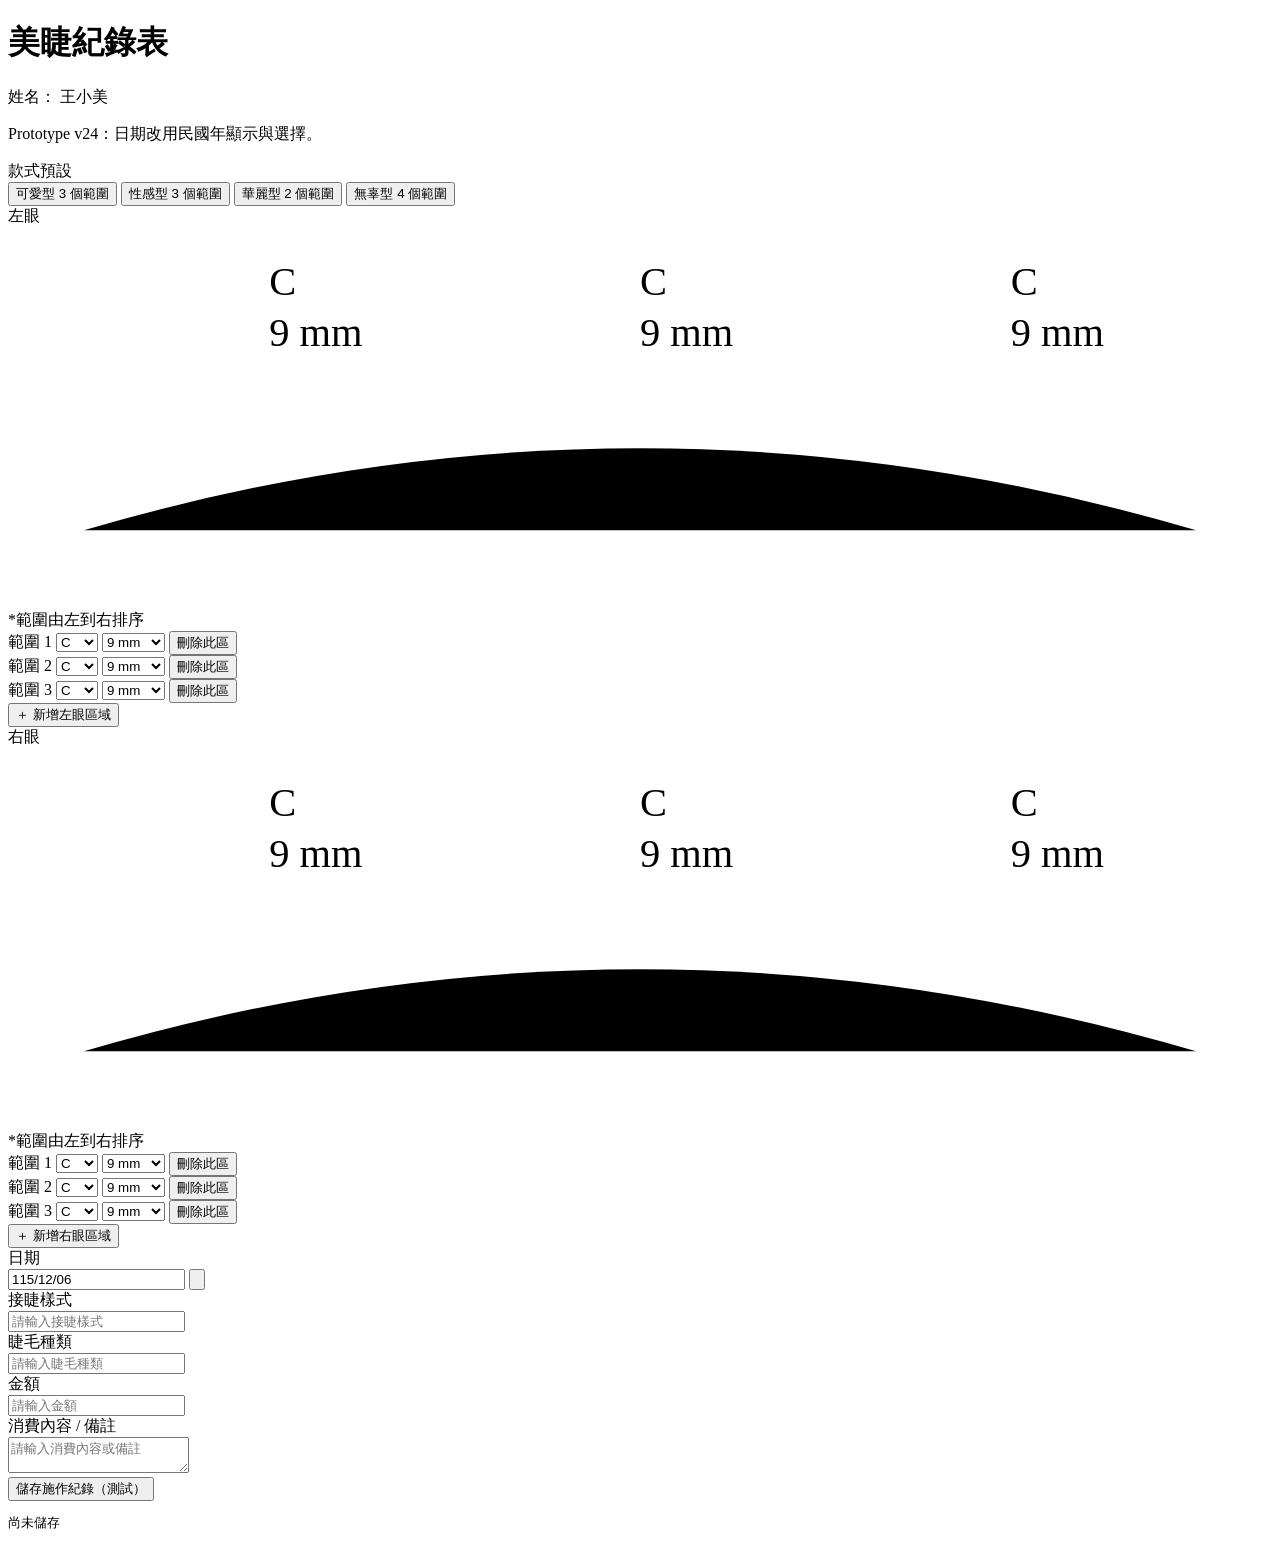
==== index.html @ 4b4e0914 "Add files via upload" ====
<!doctype html>
<html lang="zh-Hant">
<head>
  <meta charset="utf-8">
  <meta name="viewport" content="width=device-width,initial-scale=1">
  <title>美睫紀錄表</title>
  <link rel="stylesheet" href="style.css">
</head>
<body>
<div class="wrap">
  <div class="card">
    <div class="record-header">
      <h1 class="record-title">美睫紀錄表</h1>
      <div class="dashed-separator"></div>
      <div class="customer-row">
        <span class="customer-label">姓名：</span>
        <span id="customerName" class="customer-name">王小美</span>
      </div>
      <div class="dashed-separator"></div>
    </div>
    <p class="hint">Prototype v24：日期改用民國年顯示與選擇。</p>

    <div class="preset-title">款式預設</div>
    <div class="preset-grid">
      <button class="preset active" data-style="cute">
        <span class="preset-name">可愛型</span>
        <span class="preset-count">3 個範圍</span>
      </button>
      <button class="preset" data-style="sexy">
        <span class="preset-name">性感型</span>
        <span class="preset-count">3 個範圍</span>
      </button>
      <button class="preset" data-style="glamour">
        <span class="preset-name">華麗型</span>
        <span class="preset-count">2 個範圍</span>
      </button>
      <button class="preset" data-style="innocent">
        <span class="preset-name">無辜型</span>
        <span class="preset-count">4 個範圍</span>
      </button>
    </div>

    <div class="eyes-grid">
      <section class="eye-panel">
        <div class="eye-title">左眼</div>
        <div id="leftEyeSvg" class="eye-svg"></div>
        <div class="range-order-hint">*範圍由左到右排序</div>
        <div id="leftSegments" class="segments"></div>
        <button id="addLeft" class="add-eye">＋ 新增左眼區域</button>
      </section>

      <section class="eye-panel">
        <div class="eye-title">右眼</div>
        <div id="rightEyeSvg" class="eye-svg"></div>
        <div class="range-order-hint">*範圍由左到右排序</div>
        <div id="rightSegments" class="segments"></div>
        <button id="addRight" class="add-eye">＋ 新增右眼區域</button>
      </section>
    </div>

    <div class="record-table">
      <div class="form-row">
        <div class="form-label">日期</div>
        <div class="form-input">
          <div class="roc-date-wrap">
            <input type="text" id="rocDateDisplay" class="roc-date-input"
                   readonly aria-label="日期" placeholder="請選擇日期">
            <button type="button" id="rocDateButton" class="calendar-button" aria-label="選擇日期">
              <svg class="calendar-icon" viewBox="0 0 24 24" aria-hidden="true">
                <path d="M7 2v3M17 2v3M4.5 8.5h15M6 4.5h12a2 2 0 0 1 2 2v12a2 2 0 0 1-2 2H6a2 2 0 0 1-2-2v-12a2 2 0 0 1 2-2Z"
                      fill="none" stroke="currentColor" stroke-width="1.8" stroke-linecap="round" stroke-linejoin="round"/>
                <path d="M8 12h2M12 12h2M16 12h0M8 16h2M12 16h2M16 16h0"
                      fill="none" stroke="currentColor" stroke-width="1.8" stroke-linecap="round"/>
              </svg>
            </button>

            <div id="rocCalendar" class="roc-calendar" hidden>
              <div class="calendar-header">
                <button type="button" id="prevMonth" class="calendar-nav">‹</button>
                <div id="calendarTitle" class="calendar-title"></div>
                <button type="button" id="nextMonth" class="calendar-nav">›</button>
              </div>
              <div class="calendar-week">
                <span>日</span><span>一</span><span>二</span><span>三</span>
                <span>四</span><span>五</span><span>六</span>
              </div>
              <div id="calendarDays" class="calendar-days"></div>
              <button type="button" id="todayButton" class="today-button">今天</button>
            </div>
          </div>
        </div>
        <div class="form-label">接睫樣式</div>
        <div class="form-input"><input type="text" id="lashStyleText" placeholder="請輸入接睫樣式"></div>
      </div>

      <div class="form-row">
        <div class="form-label">睫毛種類</div>
        <div class="form-input"><input type="text" id="lashType" placeholder="請輸入睫毛種類"></div>
        <div class="form-label">金額</div>
        <div class="form-input"><input type="text" id="amount" inputmode="decimal" placeholder="請輸入金額"></div>
      </div>

      <div class="form-row full-row">
        <div class="form-label">消費內容 / 備註</div>
        <div class="form-input"><textarea id="note" placeholder="請輸入消費內容或備註"></textarea></div>
      </div>
    </div>

    <div class="actions">
      <button id="save" class="action primary">儲存施作紀錄（測試）</button>
    </div>

    <pre id="output">尚未儲存</pre>
  </div>
</div>
  <script src="script.js"></script>
</body>
</html>
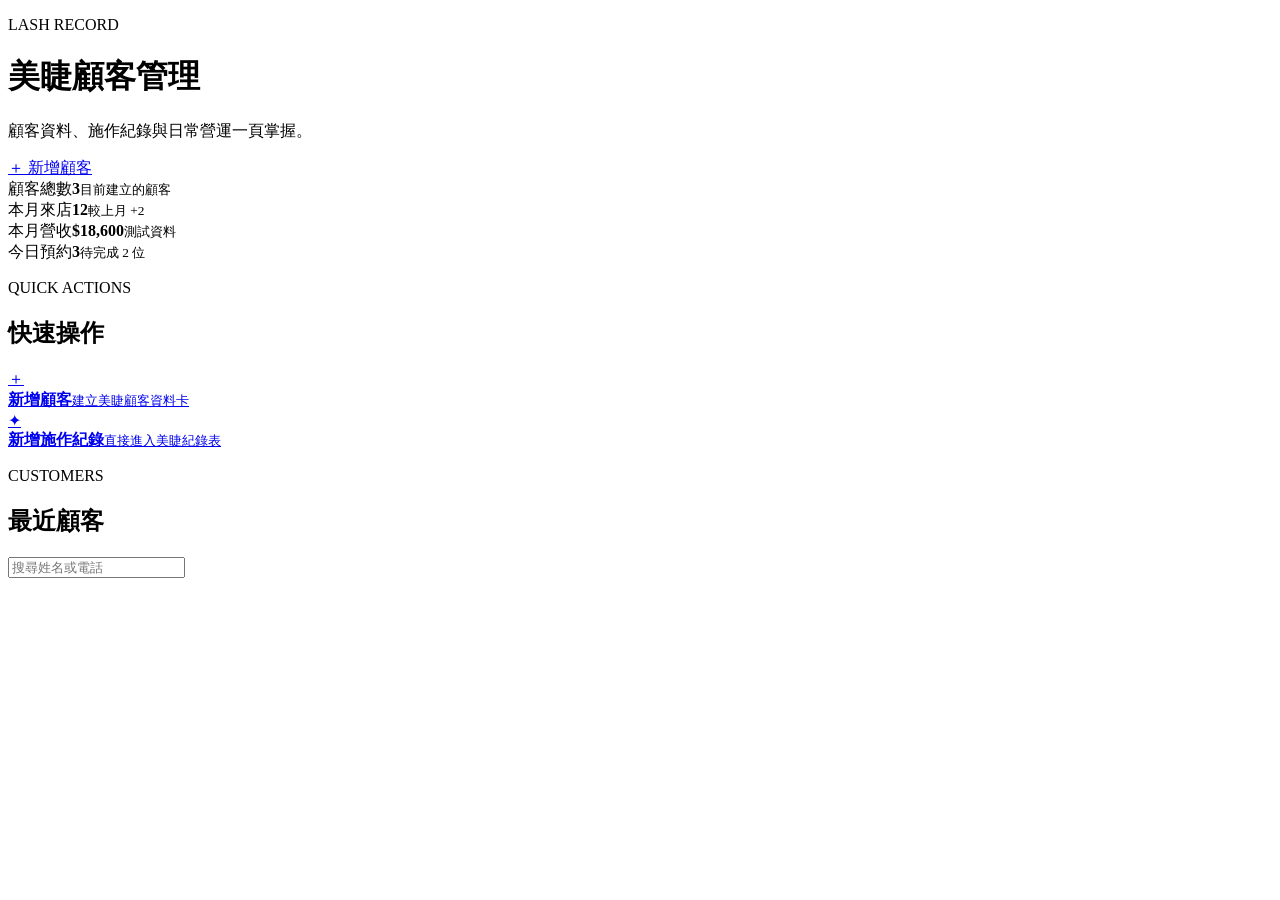
==== commit 80dff0c3: "Build dashboard entry page" ====
--- a/index.html
+++ b/index.html
@@ -3,116 +3,42 @@
 <head>
   <meta charset="utf-8">
   <meta name="viewport" content="width=device-width,initial-scale=1">
-  <title>美睫紀錄表</title>
-  <link rel="stylesheet" href="style.css">
+  <title>美睫顧客管理 Dashboard</title>
+  <link rel="stylesheet" href="dashboard.css">
 </head>
 <body>
-<div class="wrap">
-  <div class="card">
-    <div class="record-header">
-      <h1 class="record-title">美睫紀錄表</h1>
-      <div class="dashed-separator"></div>
-      <div class="customer-row">
-        <span class="customer-label">姓名：</span>
-        <span id="customerName" class="customer-name">王小美</span>
+  <main class="dashboard-shell">
+    <header class="topbar">
+      <div>
+        <p class="eyebrow">LASH RECORD</p>
+        <h1>美睫顧客管理</h1>
+        <p class="subtitle">顧客資料、施作紀錄與日常營運一頁掌握。</p>
       </div>
-      <div class="dashed-separator"></div>
-    </div>
-    <p class="hint">Prototype v24：日期改用民國年顯示與選擇。</p>
+      <a class="primary-btn" href="customer-form.html">＋ 新增顧客</a>
+    </header>
 
-    <div class="preset-title">款式預設</div>
-    <div class="preset-grid">
-      <button class="preset active" data-style="cute">
-        <span class="preset-name">可愛型</span>
-        <span class="preset-count">3 個範圍</span>
-      </button>
-      <button class="preset" data-style="sexy">
-        <span class="preset-name">性感型</span>
-        <span class="preset-count">3 個範圍</span>
-      </button>
-      <button class="preset" data-style="glamour">
-        <span class="preset-name">華麗型</span>
-        <span class="preset-count">2 個範圍</span>
-      </button>
-      <button class="preset" data-style="innocent">
-        <span class="preset-name">無辜型</span>
-        <span class="preset-count">4 個範圍</span>
-      </button>
-    </div>
+    <section class="stats-grid" aria-label="營運摘要">
+      <article class="stat-card"><span>顧客總數</span><strong id="customerCount">3</strong><small>目前建立的顧客</small></article>
+      <article class="stat-card"><span>本月來店</span><strong>12</strong><small>較上月 +2</small></article>
+      <article class="stat-card"><span>本月營收</span><strong>$18,600</strong><small>測試資料</small></article>
+      <article class="stat-card"><span>今日預約</span><strong>3</strong><small>待完成 2 位</small></article>
+    </section>
 
-    <div class="eyes-grid">
-      <section class="eye-panel">
-        <div class="eye-title">左眼</div>
-        <div id="leftEyeSvg" class="eye-svg"></div>
-        <div class="range-order-hint">*範圍由左到右排序</div>
-        <div id="leftSegments" class="segments"></div>
-        <button id="addLeft" class="add-eye">＋ 新增左眼區域</button>
-      </section>
+    <section class="content-grid">
+      <article class="panel quick-panel">
+        <div class="panel-title-row"><div><p class="section-kicker">QUICK ACTIONS</p><h2>快速操作</h2></div></div>
+        <div class="quick-actions">
+          <a href="customer-form.html" class="quick-card"><span class="quick-icon">＋</span><div><strong>新增顧客</strong><small>建立美睫顧客資料卡</small></div></a>
+          <a href="record-form.html?name=王小美" class="quick-card"><span class="quick-icon">✦</span><div><strong>新增施作紀錄</strong><small>直接進入美睫紀錄表</small></div></a>
+        </div>
+      </article>
 
-      <section class="eye-panel">
-        <div class="eye-title">右眼</div>
-        <div id="rightEyeSvg" class="eye-svg"></div>
-        <div class="range-order-hint">*範圍由左到右排序</div>
-        <div id="rightSegments" class="segments"></div>
-        <button id="addRight" class="add-eye">＋ 新增右眼區域</button>
-      </section>
-    </div>
-
-    <div class="record-table">
-      <div class="form-row">
-        <div class="form-label">日期</div>
-        <div class="form-input">
-          <div class="roc-date-wrap">
-            <input type="text" id="rocDateDisplay" class="roc-date-input"
-                   readonly aria-label="日期" placeholder="請選擇日期">
-            <button type="button" id="rocDateButton" class="calendar-button" aria-label="選擇日期">
-              <svg class="calendar-icon" viewBox="0 0 24 24" aria-hidden="true">
-                <path d="M7 2v3M17 2v3M4.5 8.5h15M6 4.5h12a2 2 0 0 1 2 2v12a2 2 0 0 1-2 2H6a2 2 0 0 1-2-2v-12a2 2 0 0 1 2-2Z"
-                      fill="none" stroke="currentColor" stroke-width="1.8" stroke-linecap="round" stroke-linejoin="round"/>
-                <path d="M8 12h2M12 12h2M16 12h0M8 16h2M12 16h2M16 16h0"
-                      fill="none" stroke="currentColor" stroke-width="1.8" stroke-linecap="round"/>
-              </svg>
-            </button>
-
-            <div id="rocCalendar" class="roc-calendar" hidden>
-              <div class="calendar-header">
-                <button type="button" id="prevMonth" class="calendar-nav">‹</button>
-                <div id="calendarTitle" class="calendar-title"></div>
-                <button type="button" id="nextMonth" class="calendar-nav">›</button>
-              </div>
-              <div class="calendar-week">
-                <span>日</span><span>一</span><span>二</span><span>三</span>
-                <span>四</span><span>五</span><span>六</span>
-              </div>
-              <div id="calendarDays" class="calendar-days"></div>
-              <button type="button" id="todayButton" class="today-button">今天</button>
-            </div>
-          </div>
-        </div>
-        <div class="form-label">接睫樣式</div>
-        <div class="form-input"><input type="text" id="lashStyleText" placeholder="請輸入接睫樣式"></div>
-      </div>
-
-      <div class="form-row">
-        <div class="form-label">睫毛種類</div>
-        <div class="form-input"><input type="text" id="lashType" placeholder="請輸入睫毛種類"></div>
-        <div class="form-label">金額</div>
-        <div class="form-input"><input type="text" id="amount" inputmode="decimal" placeholder="請輸入金額"></div>
-      </div>
-
-      <div class="form-row full-row">
-        <div class="form-label">消費內容 / 備註</div>
-        <div class="form-input"><textarea id="note" placeholder="請輸入消費內容或備註"></textarea></div>
-      </div>
-    </div>
-
-    <div class="actions">
-      <button id="save" class="action primary">儲存施作紀錄（測試）</button>
-    </div>
-
-    <pre id="output">尚未儲存</pre>
-  </div>
-</div>
-  <script src="script.js"></script>
+      <article class="panel">
+        <div class="panel-title-row"><div><p class="section-kicker">CUSTOMERS</p><h2>最近顧客</h2></div><input id="customerSearch" class="search" type="search" placeholder="搜尋姓名或電話"></div>
+        <div id="customerList" class="customer-list"></div>
+      </article>
+    </section>
+  </main>
+  <script src="dashboard.js"></script>
 </body>
 </html>
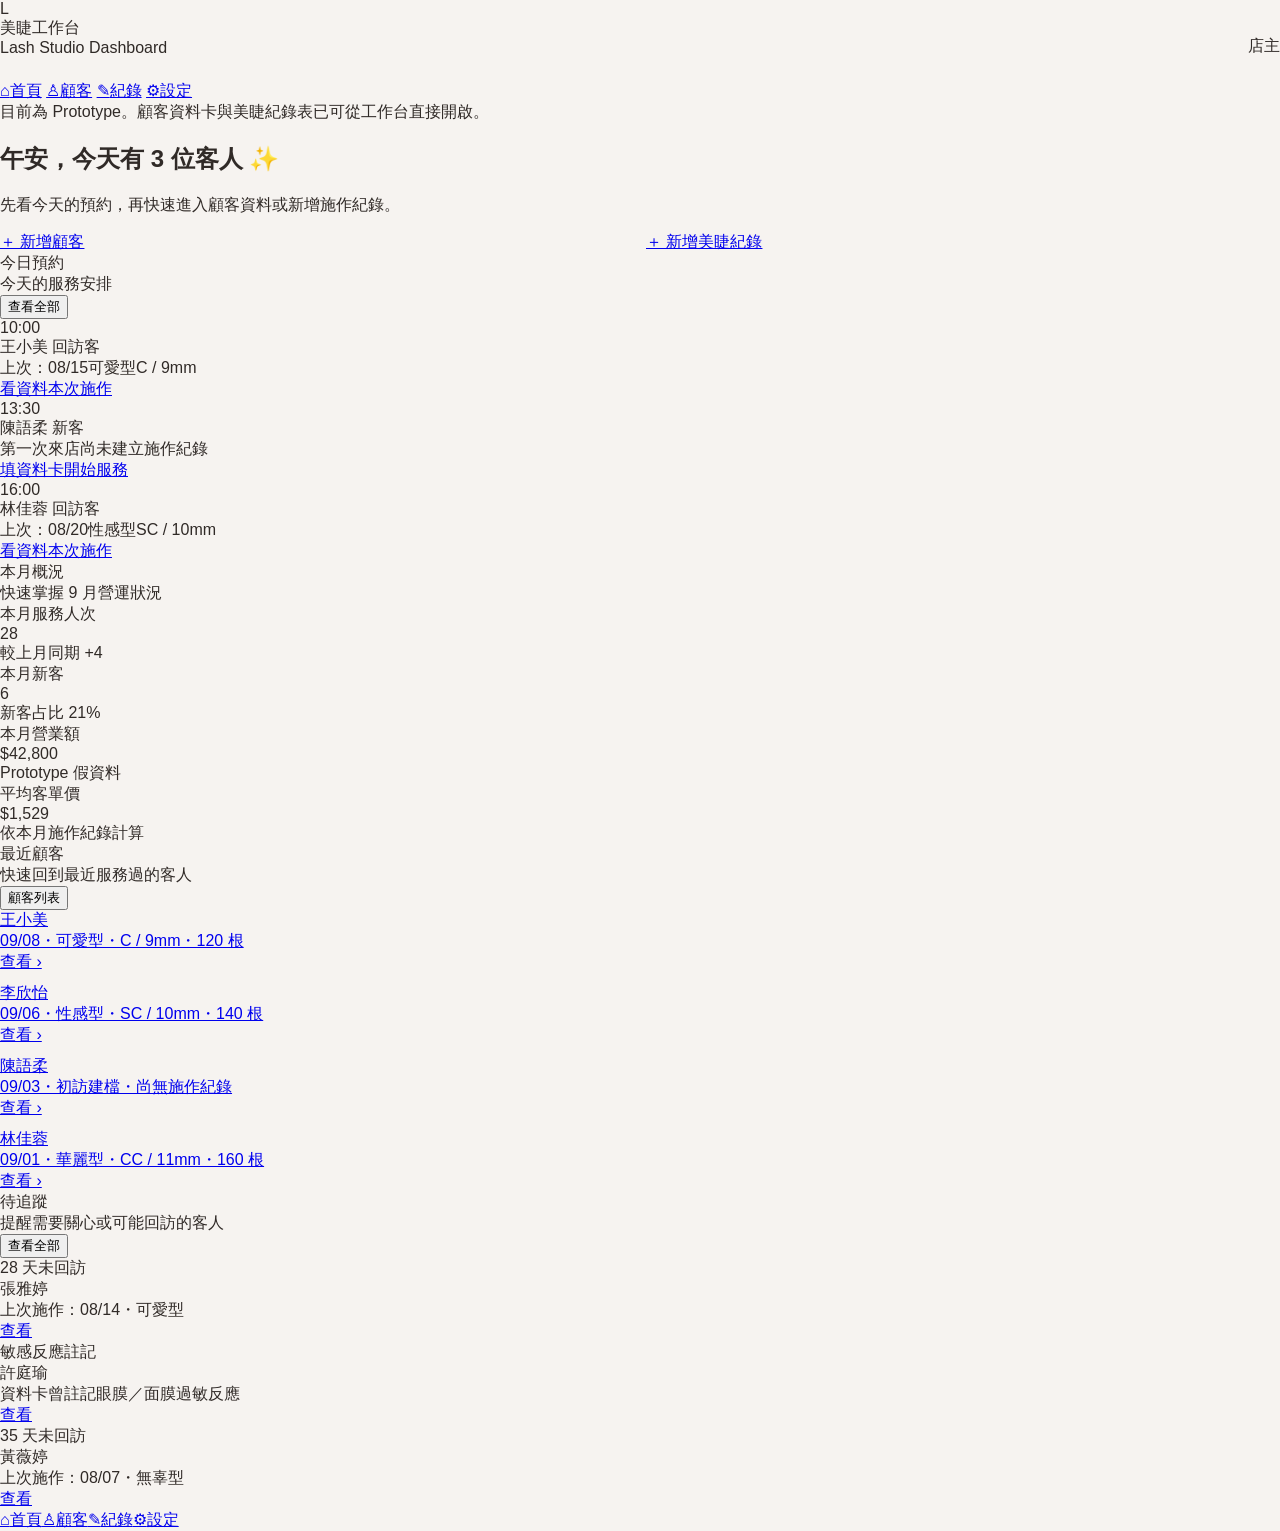
==== commit 7a9989c1: "Update dashboard to approved prototype layout" ====
--- a/index.html
+++ b/index.html
@@ -1,44 +1,98 @@
-<!doctype html>
+<!DOCTYPE html>
 <html lang="zh-Hant">
 <head>
-  <meta charset="utf-8">
-  <meta name="viewport" content="width=device-width,initial-scale=1">
-  <title>美睫顧客管理 Dashboard</title>
+  <meta charset="UTF-8">
+  <meta name="viewport" content="width=device-width, initial-scale=1.0">
+  <title>美睫工作台</title>
   <link rel="stylesheet" href="dashboard.css">
 </head>
 <body>
-  <main class="dashboard-shell">
-    <header class="topbar">
-      <div>
-        <p class="eyebrow">LASH RECORD</p>
-        <h1>美睫顧客管理</h1>
-        <p class="subtitle">顧客資料、施作紀錄與日常營運一頁掌握。</p>
-      </div>
-      <a class="primary-btn" href="customer-form.html">＋ 新增顧客</a>
-    </header>
+<div class="app">
+  <header class="topbar">
+    <div class="brand">
+      <div class="logo">L</div>
+      <div><div class="brand-title">美睫工作台</div><div class="brand-sub">Lash Studio Dashboard</div></div>
+    </div>
+    <div class="top-actions"><div id="todayDate" class="date-pill"></div><div class="avatar">店主</div></div>
+  </header>
 
-    <section class="stats-grid" aria-label="營運摘要">
-      <article class="stat-card"><span>顧客總數</span><strong id="customerCount">3</strong><small>目前建立的顧客</small></article>
-      <article class="stat-card"><span>本月來店</span><strong>12</strong><small>較上月 +2</small></article>
-      <article class="stat-card"><span>本月營收</span><strong>$18,600</strong><small>測試資料</small></article>
-      <article class="stat-card"><span>今日預約</span><strong>3</strong><small>待完成 2 位</small></article>
-    </section>
+  <div class="layout">
+    <aside class="sidebar">
+      <nav class="nav">
+        <a href="index.html" class="active"><span class="nav-icon">⌂</span>首頁</a>
+        <a href="#recentCustomers"><span class="nav-icon">♙</span>顧客</a>
+        <a href="record-form.html"><span class="nav-icon">✎</span>紀錄</a>
+        <a href="#"><span class="nav-icon">⚙</span>設定</a>
+      </nav>
+      <div class="sidebar-note">目前為 Prototype。顧客資料卡與美睫紀錄表已可從工作台直接開啟。</div>
+    </aside>
 
-    <section class="content-grid">
-      <article class="panel quick-panel">
-        <div class="panel-title-row"><div><p class="section-kicker">QUICK ACTIONS</p><h2>快速操作</h2></div></div>
+    <main class="main">
+      <section class="hero">
+        <div><h1>午安，今天有 3 位客人 ✨</h1><p>先看今天的預約，再快速進入顧客資料或新增施作紀錄。</p></div>
         <div class="quick-actions">
-          <a href="customer-form.html" class="quick-card"><span class="quick-icon">＋</span><div><strong>新增顧客</strong><small>建立美睫顧客資料卡</small></div></a>
-          <a href="record-form.html?name=王小美" class="quick-card"><span class="quick-icon">✦</span><div><strong>新增施作紀錄</strong><small>直接進入美睫紀錄表</small></div></a>
+          <a class="btn btn-primary" href="customer-form.html">＋ 新增顧客</a>
+          <a class="btn btn-secondary" href="record-form.html">＋ 新增美睫紀錄</a>
         </div>
-      </article>
+      </section>
 
-      <article class="panel">
-        <div class="panel-title-row"><div><p class="section-kicker">CUSTOMERS</p><h2>最近顧客</h2></div><input id="customerSearch" class="search" type="search" placeholder="搜尋姓名或電話"></div>
-        <div id="customerList" class="customer-list"></div>
-      </article>
-    </section>
-  </main>
-  <script src="dashboard.js"></script>
+      <section class="grid-top">
+        <div class="card">
+          <div class="card-head"><div><div class="card-title">今日預約</div><div class="card-sub">今天的服務安排</div></div><button class="link-btn" type="button">查看全部</button></div>
+          <div class="schedule">
+            <div class="appointment">
+              <div class="time">10:00</div><div><div class="customer-name">王小美 <span class="tag">回訪客</span></div><div class="customer-meta"><span>上次：08/15</span><span>可愛型</span><span>C / 9mm</span></div></div>
+              <div class="action-mini"><a class="btn btn-secondary btn-small" href="customer-form.html?name=王小美">看資料</a><a class="btn btn-primary btn-small" href="record-form.html?name=王小美">本次施作</a></div>
+            </div>
+            <div class="appointment">
+              <div class="time">13:30</div><div><div class="customer-name">陳語柔 <span class="tag new">新客</span></div><div class="customer-meta"><span>第一次來店</span><span>尚未建立施作紀錄</span></div></div>
+              <div class="action-mini"><a class="btn btn-secondary btn-small" href="customer-form.html?name=陳語柔">填資料卡</a><a class="btn btn-primary btn-small" href="record-form.html?name=陳語柔">開始服務</a></div>
+            </div>
+            <div class="appointment">
+              <div class="time">16:00</div><div><div class="customer-name">林佳蓉 <span class="tag">回訪客</span></div><div class="customer-meta"><span>上次：08/20</span><span>性感型</span><span>SC / 10mm</span></div></div>
+              <div class="action-mini"><a class="btn btn-secondary btn-small" href="customer-form.html?name=林佳蓉">看資料</a><a class="btn btn-primary btn-small" href="record-form.html?name=林佳蓉">本次施作</a></div>
+            </div>
+          </div>
+        </div>
+
+        <div class="card">
+          <div class="card-head"><div><div class="card-title">本月概況</div><div class="card-sub">快速掌握 9 月營運狀況</div></div></div>
+          <div class="stats">
+            <div class="stat"><div class="stat-label">本月服務人次</div><div class="stat-value">28</div><div class="stat-foot">較上月同期 +4</div></div>
+            <div class="stat"><div class="stat-label">本月新客</div><div class="stat-value">6</div><div class="stat-foot">新客占比 21%</div></div>
+            <div class="stat"><div class="stat-label">本月營業額</div><div class="stat-value">$42,800</div><div class="stat-foot">Prototype 假資料</div></div>
+            <div class="stat"><div class="stat-label">平均客單價</div><div class="stat-value">$1,529</div><div class="stat-foot">依本月施作紀錄計算</div></div>
+          </div>
+        </div>
+      </section>
+
+      <section class="grid-bottom">
+        <div id="recentCustomers" class="card">
+          <div class="card-head"><div><div class="card-title">最近顧客</div><div class="card-sub">快速回到最近服務過的客人</div></div><button class="link-btn" type="button">顧客列表</button></div>
+          <div class="customer-list">
+            <a class="list-row" href="customer-form.html?name=王小美"><div class="row-main"><div class="row-title">王小美</div><div class="row-sub">09/08・可愛型・C / 9mm・120 根</div></div><div class="row-side">查看 ›</div></a>
+            <a class="list-row" href="customer-form.html?name=李欣怡"><div class="row-main"><div class="row-title">李欣怡</div><div class="row-sub">09/06・性感型・SC / 10mm・140 根</div></div><div class="row-side">查看 ›</div></a>
+            <a class="list-row" href="customer-form.html?name=陳語柔"><div class="row-main"><div class="row-title">陳語柔</div><div class="row-sub">09/03・初訪建檔・尚無施作紀錄</div></div><div class="row-side">查看 ›</div></a>
+            <a class="list-row" href="customer-form.html?name=林佳蓉"><div class="row-main"><div class="row-title">林佳蓉</div><div class="row-sub">09/01・華麗型・CC / 11mm・160 根</div></div><div class="row-side">查看 ›</div></a>
+          </div>
+        </div>
+
+        <div class="card">
+          <div class="card-head"><div><div class="card-title">待追蹤</div><div class="card-sub">提醒需要關心或可能回訪的客人</div></div><button class="link-btn" type="button">查看全部</button></div>
+          <div class="follow-list">
+            <div class="list-row"><div class="row-main"><div class="follow-alert">28 天未回訪</div><div class="row-title">張雅婷</div><div class="row-sub">上次施作：08/14・可愛型</div></div><a class="btn btn-secondary btn-small" href="customer-form.html?name=張雅婷">查看</a></div>
+            <div class="list-row"><div class="row-main"><div class="follow-alert">敏感反應註記</div><div class="row-title">許庭瑜</div><div class="row-sub">資料卡曾註記眼膜／面膜過敏反應</div></div><a class="btn btn-secondary btn-small" href="customer-form.html?name=許庭瑜">查看</a></div>
+            <div class="list-row"><div class="row-main"><div class="follow-alert">35 天未回訪</div><div class="row-title">黃薇婷</div><div class="row-sub">上次施作：08/07・無辜型</div></div><a class="btn btn-secondary btn-small" href="customer-form.html?name=黃薇婷">查看</a></div>
+          </div>
+        </div>
+      </section>
+    </main>
+  </div>
+
+  <nav class="mobile-nav">
+    <a href="index.html" class="active"><span>⌂</span><span>首頁</span></a><a href="#recentCustomers"><span>♙</span><span>顧客</span></a><a href="record-form.html"><span>✎</span><span>紀錄</span></a><a href="#"><span>⚙</span><span>設定</span></a>
+  </nav>
+</div>
+<script src="dashboard.js"></script>
 </body>
-</html>
+</html>
--- a/dashboard.css
+++ b/dashboard.css
@@ -0,0 +1 @@
+*{box-sizing:border-box}body{margin:0;background:#f6f3f0;color:#302a27;font-family:-apple-system,BlinkMacSystemFont,"Segoe UI","Noto Sans TC",sans-serif}.dashboard-shell{max-width:1180px;margin:0 auto;padding:34px 20px 48px}.topbar{display:flex;align-items:flex-end;justify-content:space-between;gap:20px;margin-bottom:24px}.eyebrow,.section-kicker{margin:0 0 5px;color:#a18f86;font-size:11px;font-weight:800;letter-spacing:.16em}.topbar h1{margin:0;font-size:32px}.subtitle{margin:7px 0 0;color:#786f69}.primary-btn{display:inline-flex;align-items:center;justify-content:center;min-height:44px;padding:0 18px;border-radius:12px;background:#302a27;color:#fff;text-decoration:none;font-weight:700;white-space:nowrap}.stats-grid{display:grid;grid-template-columns:repeat(4,minmax(0,1fr));gap:14px;margin-bottom:18px}.stat-card,.panel{background:#fff;border:1px solid #e4ddd8;border-radius:18px;box-shadow:0 8px 28px rgba(0,0,0,.04)}.stat-card{padding:18px}.stat-card span{display:block;color:#7f746e;font-size:13px}.stat-card strong{display:block;margin:5px 0 2px;font-size:27px}.stat-card small{color:#a0928a}.content-grid{display:grid;gap:18px}.panel{padding:20px}.panel-title-row{display:flex;align-items:center;justify-content:space-between;gap:12px;margin-bottom:15px}.panel h2{margin:0;font-size:20px}.quick-actions{display:grid;grid-template-columns:repeat(2,minmax(0,1fr));gap:12px}.quick-card{display:flex;align-items:center;gap:13px;padding:16px;border:1px solid #e4ddd8;border-radius:14px;color:#302a27;text-decoration:none;background:#fdfbf9}.quick-card:hover{background:#f5efeb}.quick-icon{display:grid;place-items:center;width:40px;height:40px;border-radius:50%;background:#302a27;color:#fff;font-size:20px}.quick-card strong,.quick-card small{display:block}.quick-card small{margin-top:3px;color:#8d817a}.search{width:240px;max-width:100%;padding:10px 12px;border:1px solid #d8cfca;border-radius:10px;font:inherit;color:#302a27;background:#fff}.customer-list{display:grid;gap:10px}.customer-item{display:grid;grid-template-columns:1fr auto;gap:14px;align-items:center;padding:14px;border:1px solid #e8e0db;border-radius:13px}.customer-main strong{display:block;font-size:16px}.customer-main span{display:block;margin-top:4px;color:#80756f;font-size:13px}.customer-actions{display:flex;gap:8px}.ghost-btn,.record-btn{display:inline-flex;align-items:center;justify-content:center;min-height:38px;padding:0 12px;border-radius:9px;text-decoration:none;font-size:13px;font-weight:700}.ghost-btn{border:1px solid #d8cfca;color:#302a27;background:#fff}.record-btn{background:#302a27;color:#fff}.empty{padding:28px;text-align:center;color:#8c817b}@media(max-width:800px){.stats-grid{grid-template-columns:repeat(2,minmax(0,1fr))}.topbar{align-items:stretch;flex-direction:column}.primary-btn{align-self:flex-start}.quick-actions{grid-template-columns:1fr}.panel-title-row{align-items:stretch;flex-direction:column}.search{width:100%}}@media(max-width:560px){.dashboard-shell{padding:22px 12px 32px}.topbar h1{font-size:27px}.stats-grid{gap:9px}.stat-card{padding:14px}.stat-card strong{font-size:23px}.panel{padding:15px}.customer-item{grid-template-columns:1fr}.customer-actions{display:grid;grid-template-columns:1fr 1fr}.ghost-btn,.record-btn{width:100%}}
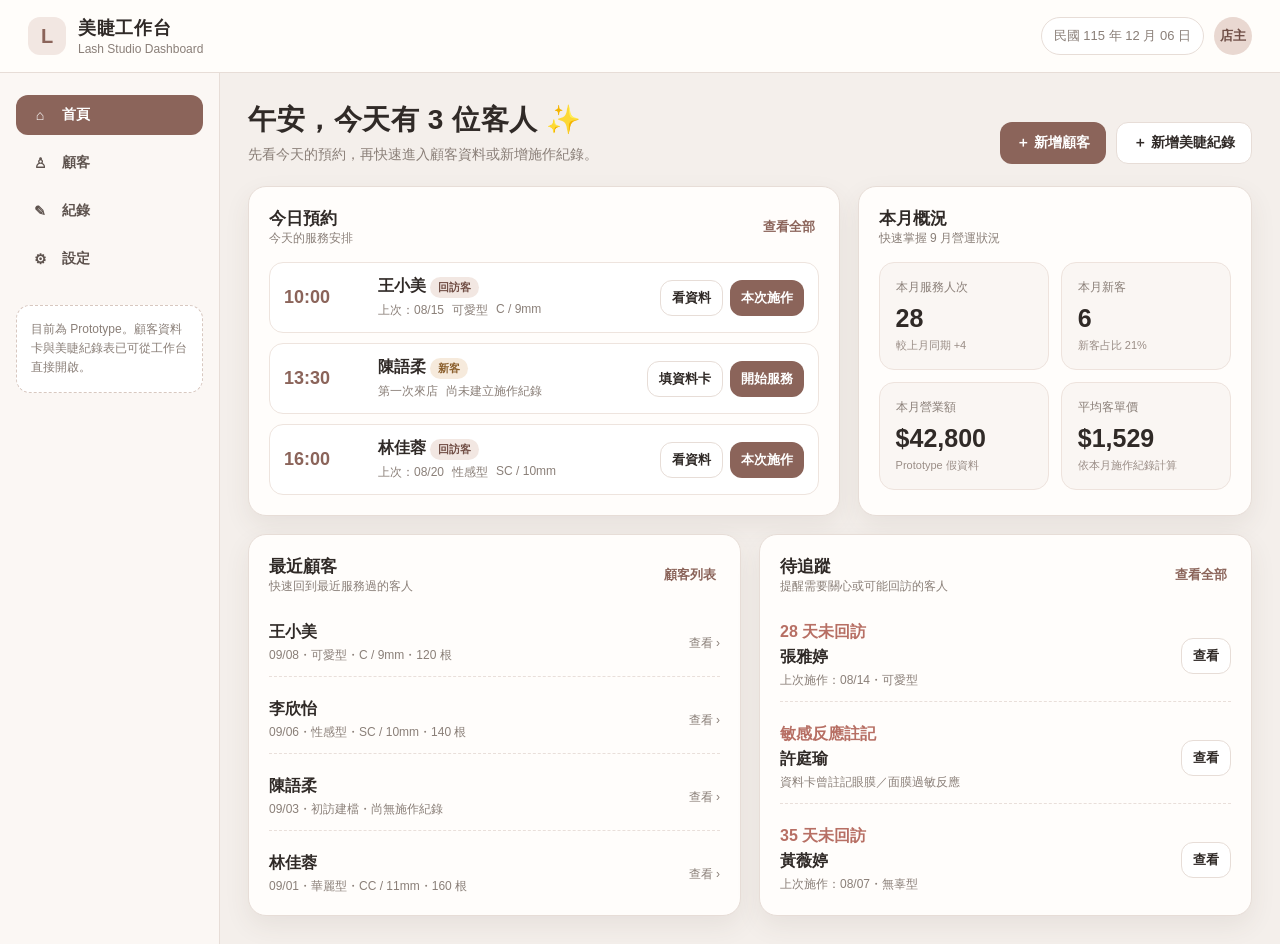
==== commit 456466e0: "Link Dashboard settings to lash service settings page" ====
--- a/index.html
+++ b/index.html
@@ -22,7 +22,7 @@
         <a href="index.html" class="active"><span class="nav-icon">⌂</span>首頁</a>
         <a href="#recentCustomers"><span class="nav-icon">♙</span>顧客</a>
         <a href="record-form.html"><span class="nav-icon">✎</span>紀錄</a>
-        <a href="#"><span class="nav-icon">⚙</span>設定</a>
+        <a href="settings.html"><span class="nav-icon">⚙</span>設定</a>
       </nav>
       <div class="sidebar-note">目前為 Prototype。顧客資料卡與美睫紀錄表已可從工作台直接開啟。</div>
     </aside>
@@ -90,7 +90,7 @@
   </div>
 
   <nav class="mobile-nav">
-    <a href="index.html" class="active"><span>⌂</span><span>首頁</span></a><a href="#recentCustomers"><span>♙</span><span>顧客</span></a><a href="record-form.html"><span>✎</span><span>紀錄</span></a><a href="#"><span>⚙</span><span>設定</span></a>
+    <a href="index.html" class="active"><span>⌂</span><span>首頁</span></a><a href="#recentCustomers"><span>♙</span><span>顧客</span></a><a href="record-form.html"><span>✎</span><span>紀錄</span></a><a href="settings.html"><span>⚙</span><span>設定</span></a>
   </nav>
 </div>
 <script src="dashboard.js"></script>
--- a/dashboard.css
+++ b/dashboard.css
@@ -1 +1 @@
-*{box-sizing:border-box}body{margin:0;background:#f6f3f0;color:#302a27;font-family:-apple-system,BlinkMacSystemFont,"Segoe UI","Noto Sans TC",sans-serif}.dashboard-shell{max-width:1180px;margin:0 auto;padding:34px 20px 48px}.topbar{display:flex;align-items:flex-end;justify-content:space-between;gap:20px;margin-bottom:24px}.eyebrow,.section-kicker{margin:0 0 5px;color:#a18f86;font-size:11px;font-weight:800;letter-spacing:.16em}.topbar h1{margin:0;font-size:32px}.subtitle{margin:7px 0 0;color:#786f69}.primary-btn{display:inline-flex;align-items:center;justify-content:center;min-height:44px;padding:0 18px;border-radius:12px;background:#302a27;color:#fff;text-decoration:none;font-weight:700;white-space:nowrap}.stats-grid{display:grid;grid-template-columns:repeat(4,minmax(0,1fr));gap:14px;margin-bottom:18px}.stat-card,.panel{background:#fff;border:1px solid #e4ddd8;border-radius:18px;box-shadow:0 8px 28px rgba(0,0,0,.04)}.stat-card{padding:18px}.stat-card span{display:block;color:#7f746e;font-size:13px}.stat-card strong{display:block;margin:5px 0 2px;font-size:27px}.stat-card small{color:#a0928a}.content-grid{display:grid;gap:18px}.panel{padding:20px}.panel-title-row{display:flex;align-items:center;justify-content:space-between;gap:12px;margin-bottom:15px}.panel h2{margin:0;font-size:20px}.quick-actions{display:grid;grid-template-columns:repeat(2,minmax(0,1fr));gap:12px}.quick-card{display:flex;align-items:center;gap:13px;padding:16px;border:1px solid #e4ddd8;border-radius:14px;color:#302a27;text-decoration:none;background:#fdfbf9}.quick-card:hover{background:#f5efeb}.quick-icon{display:grid;place-items:center;width:40px;height:40px;border-radius:50%;background:#302a27;color:#fff;font-size:20px}.quick-card strong,.quick-card small{display:block}.quick-card small{margin-top:3px;color:#8d817a}.search{width:240px;max-width:100%;padding:10px 12px;border:1px solid #d8cfca;border-radius:10px;font:inherit;color:#302a27;background:#fff}.customer-list{display:grid;gap:10px}.customer-item{display:grid;grid-template-columns:1fr auto;gap:14px;align-items:center;padding:14px;border:1px solid #e8e0db;border-radius:13px}.customer-main strong{display:block;font-size:16px}.customer-main span{display:block;margin-top:4px;color:#80756f;font-size:13px}.customer-actions{display:flex;gap:8px}.ghost-btn,.record-btn{display:inline-flex;align-items:center;justify-content:center;min-height:38px;padding:0 12px;border-radius:9px;text-decoration:none;font-size:13px;font-weight:700}.ghost-btn{border:1px solid #d8cfca;color:#302a27;background:#fff}.record-btn{background:#302a27;color:#fff}.empty{padding:28px;text-align:center;color:#8c817b}@media(max-width:800px){.stats-grid{grid-template-columns:repeat(2,minmax(0,1fr))}.topbar{align-items:stretch;flex-direction:column}.primary-btn{align-self:flex-start}.quick-actions{grid-template-columns:1fr}.panel-title-row{align-items:stretch;flex-direction:column}.search{width:100%}}@media(max-width:560px){.dashboard-shell{padding:22px 12px 32px}.topbar h1{font-size:27px}.stats-grid{gap:9px}.stat-card{padding:14px}.stat-card strong{font-size:23px}.panel{padding:15px}.customer-item{grid-template-columns:1fr}.customer-actions{display:grid;grid-template-columns:1fr 1fr}.ghost-btn,.record-btn{width:100%}}
+:root{--bg:#f4efeb;--card:#fffdfb;--text:#302a27;--muted:#8a7f78;--line:#e7ddd7;--accent:#8b645a;--accent-soft:#f2e7e2;--soft:#faf6f3;--danger:#b76f64;--shadow:0 10px 26px rgba(79,59,48,.08)}*{box-sizing:border-box}html{scroll-behavior:smooth}body{margin:0;font-family:-apple-system,BlinkMacSystemFont,"Segoe UI","Noto Sans TC","PingFang TC","Microsoft JhengHei",sans-serif;background:var(--bg);color:var(--text)}button,input,select,textarea{font-family:inherit;color:var(--text)}a{color:inherit;text-decoration:none}.app{min-height:100vh}.topbar{position:sticky;top:0;z-index:20;display:flex;align-items:center;justify-content:space-between;gap:16px;padding:16px 28px;background:rgba(255,253,251,.95);backdrop-filter:blur(10px);border-bottom:1px solid var(--line)}.brand{display:flex;align-items:center;gap:12px}.logo{width:38px;height:38px;border-radius:12px;display:grid;place-items:center;background:var(--accent-soft);color:var(--accent);font-size:20px;font-weight:800}.brand-title{font-size:18px;font-weight:800;letter-spacing:.04em}.brand-sub{font-size:12px;color:var(--muted);margin-top:2px}.top-actions{display:flex;align-items:center;gap:10px}.date-pill{padding:9px 12px;border:1px solid var(--line);border-radius:999px;background:#fff;font-size:13px;color:var(--muted)}.avatar{width:38px;height:38px;border-radius:50%;display:grid;place-items:center;background:#e9d8d1;color:#6f4e46;font-weight:800;font-size:13px}.layout{display:grid;grid-template-columns:220px minmax(0,1fr);min-height:calc(100vh - 71px)}.sidebar{padding:22px 16px;border-right:1px solid var(--line);background:#fbf7f4}.nav{display:grid;gap:8px}.nav a{display:flex;align-items:center;gap:10px;padding:11px 12px;border-radius:12px;color:#5d524d;font-size:14px;font-weight:700}.nav a.active{background:var(--accent);color:#fff}.nav a:hover{background:#efe4df}.nav a.active:hover{background:var(--accent)}.nav-icon{width:24px;text-align:center}.sidebar-note{margin-top:26px;padding:14px;border:1px dashed #d8c8c0;border-radius:14px;color:var(--muted);font-size:12px;line-height:1.6;background:#fff}.main{padding:28px;max-width:1460px;width:100%;margin:0 auto}.hero{display:flex;align-items:flex-end;justify-content:space-between;gap:20px;margin-bottom:22px}.hero h1{margin:0;font-size:28px;letter-spacing:.02em}.hero p{margin:7px 0 0;color:var(--muted);font-size:14px}.quick-actions{display:flex;gap:10px;flex-wrap:wrap}.btn{display:inline-flex;align-items:center;justify-content:center;border:none;border-radius:12px;padding:11px 16px;font-size:14px;font-weight:800;cursor:pointer;min-height:42px;box-shadow:none}.btn-primary{background:var(--accent);color:#fff}.btn-secondary{background:#fff;border:1px solid var(--line)}.btn-small{padding:8px 11px;min-height:36px;font-size:13px}.grid-top{display:grid;grid-template-columns:1.5fr 1fr;gap:18px;margin-bottom:18px}.card{background:var(--card);border:1px solid var(--line);border-radius:18px;box-shadow:var(--shadow);padding:20px}.card-head{display:flex;align-items:center;justify-content:space-between;gap:12px;margin-bottom:15px}.card-title{font-size:17px;font-weight:800}.card-sub{font-size:12px;color:var(--muted)}.link-btn{border:none;background:none;color:var(--accent);font-size:13px;font-weight:800;cursor:pointer;padding:4px}.schedule{display:grid;gap:10px}.appointment{display:grid;grid-template-columns:80px minmax(0,1fr) auto;gap:14px;align-items:center;padding:13px 14px;border:1px solid #eee4de;border-radius:14px;background:#fff}.time{font-size:18px;font-weight:800;color:var(--accent)}.customer-name{font-weight:800;margin-bottom:4px}.customer-meta{font-size:12px;color:var(--muted);display:flex;gap:8px;flex-wrap:wrap}.tag{display:inline-flex;align-items:center;padding:3px 8px;border-radius:999px;background:var(--accent-soft);color:#724f46;font-size:11px;font-weight:800}.tag.new{background:#f6eadc;color:#8b5f2d}.action-mini{display:flex;gap:7px;flex-wrap:wrap;justify-content:flex-end}.stats{display:grid;grid-template-columns:repeat(2,minmax(0,1fr));gap:12px}.stat{padding:16px;border-radius:15px;background:var(--soft);border:1px solid #eee3dd}.stat-label{font-size:12px;color:var(--muted);margin-bottom:8px}.stat-value{font-size:25px;font-weight:900}.stat-foot{font-size:11px;color:#9a8d86;margin-top:5px}.grid-bottom{display:grid;grid-template-columns:1fr 1fr;gap:18px}.customer-list,.follow-list{display:grid;gap:10px}.list-row{display:grid;grid-template-columns:minmax(0,1fr) auto;gap:12px;align-items:center;padding:12px 0;border-bottom:1px dashed #e9dfda}.list-row:last-child{border-bottom:none;padding-bottom:0}.row-main{min-width:0}.row-title{font-weight:800;margin-bottom:4px}.row-sub{font-size:12px;color:var(--muted);white-space:nowrap;overflow:hidden;text-overflow:ellipsis}.row-side{text-align:right;font-size:12px;color:var(--muted)}.follow-alert{font-weight:800;color:var(--danger);margin-bottom:4px}.mobile-nav{display:none}@media(max-width:1023px){.layout{grid-template-columns:1fr}.sidebar{display:none}.main{padding:22px}.grid-top{grid-template-columns:1fr}.grid-bottom{grid-template-columns:1fr 1fr}}@media(max-width:767px){body{padding-bottom:76px}.topbar{padding:12px 14px}.brand-sub,.date-pill{display:none}.main{padding:16px 14px}.hero{align-items:flex-start;flex-direction:column;margin-bottom:16px}.hero h1{font-size:23px}.quick-actions{width:100%;display:grid;grid-template-columns:1fr 1fr}.btn{width:100%;min-height:46px}.card{padding:16px;border-radius:16px}.appointment{grid-template-columns:65px minmax(0,1fr);align-items:start}.action-mini{grid-column:1/-1;justify-content:stretch}.action-mini .btn{flex:1;width:auto}.time{font-size:16px}.stats{grid-template-columns:1fr 1fr}.stat{padding:14px}.stat-value{font-size:22px}.grid-bottom{grid-template-columns:1fr}.mobile-nav{display:grid;grid-template-columns:repeat(4,1fr);position:fixed;left:0;right:0;bottom:0;z-index:30;background:#fffdfb;border-top:1px solid var(--line);padding:7px 8px calc(7px + env(safe-area-inset-bottom))}.mobile-nav a{display:grid;place-items:center;gap:3px;color:#7f726b;font-size:11px;font-weight:700}.mobile-nav a.active{color:var(--accent)}.mobile-nav span:first-child{font-size:18px}}@media(max-width:420px){.stats{grid-template-columns:1fr}.quick-actions{grid-template-columns:1fr}}
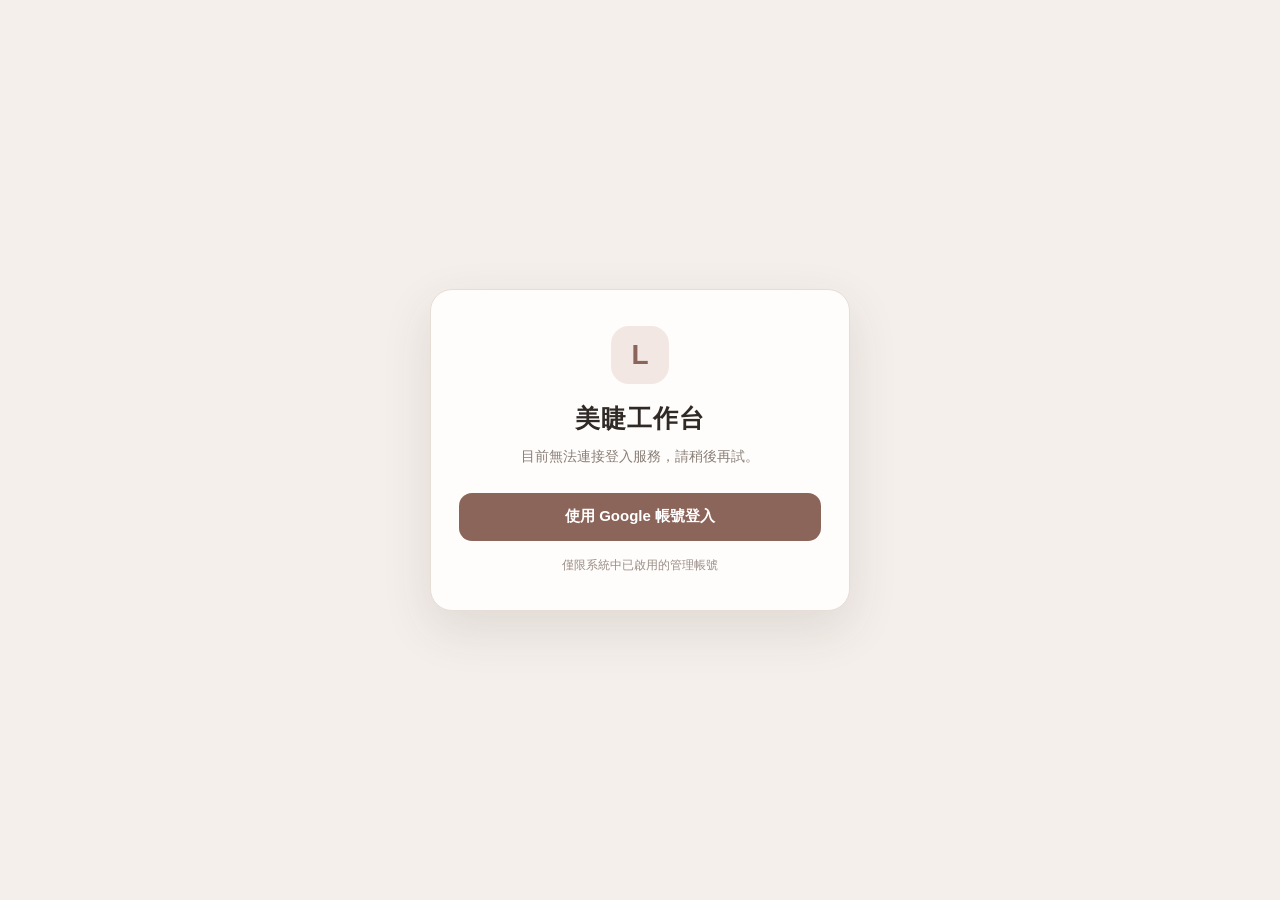
==== commit c14287f5: "Protect dashboard with Google sign-in" ====
--- a/index.html
+++ b/index.html
@@ -5,6 +5,8 @@
   <meta name="viewport" content="width=device-width, initial-scale=1.0">
   <title>美睫工作台</title>
   <link rel="stylesheet" href="dashboard.css">
+  <link rel="stylesheet" href="auth-ui.css">
+  <script src="auth.js"></script>
 </head>
 <body>
 <div class="app">
@@ -13,7 +15,16 @@
       <div class="logo">L</div>
       <div><div class="brand-title">美睫工作台</div><div class="brand-sub">Lash Studio Dashboard</div></div>
     </div>
-    <div class="top-actions"><div id="todayDate" class="date-pill"></div><div class="avatar">店主</div></div>
+    <div class="top-actions">
+      <div id="todayDate" class="date-pill"></div>
+      <div class="account-menu">
+        <div id="userAvatar" class="avatar" aria-hidden="true">店</div>
+        <div class="account-copy">
+          <span id="userDisplayName" class="account-name">讀取中</span>
+          <a id="logoutLink" class="logout-link" href="https://lash-record.lxstudio.workers.dev/auth/logout">登出</a>
+        </div>
+      </div>
+    </div>
   </header>
 
   <div class="layout">
@@ -95,4 +106,4 @@
 </div>
 <script src="dashboard.js"></script>
 </body>
-</html>+</html>
--- a/dashboard.css
+++ b/dashboard.css
@@ -1 +1 @@
-:root{--bg:#f4efeb;--card:#fffdfb;--text:#302a27;--muted:#8a7f78;--line:#e7ddd7;--accent:#8b645a;--accent-soft:#f2e7e2;--soft:#faf6f3;--danger:#b76f64;--shadow:0 10px 26px rgba(79,59,48,.08)}*{box-sizing:border-box}html{scroll-behavior:smooth}body{margin:0;font-family:-apple-system,BlinkMacSystemFont,"Segoe UI","Noto Sans TC","PingFang TC","Microsoft JhengHei",sans-serif;background:var(--bg);color:var(--text)}button,input,select,textarea{font-family:inherit;color:var(--text)}a{color:inherit;text-decoration:none}.app{min-height:100vh}.topbar{position:sticky;top:0;z-index:20;display:flex;align-items:center;justify-content:space-between;gap:16px;padding:16px 28px;background:rgba(255,253,251,.95);backdrop-filter:blur(10px);border-bottom:1px solid var(--line)}.brand{display:flex;align-items:center;gap:12px}.logo{width:38px;height:38px;border-radius:12px;display:grid;place-items:center;background:var(--accent-soft);color:var(--accent);font-size:20px;font-weight:800}.brand-title{font-size:18px;font-weight:800;letter-spacing:.04em}.brand-sub{font-size:12px;color:var(--muted);margin-top:2px}.top-actions{display:flex;align-items:center;gap:10px}.date-pill{padding:9px 12px;border:1px solid var(--line);border-radius:999px;background:#fff;font-size:13px;color:var(--muted)}.avatar{width:38px;height:38px;border-radius:50%;display:grid;place-items:center;background:#e9d8d1;color:#6f4e46;font-weight:800;font-size:13px}.layout{display:grid;grid-template-columns:220px minmax(0,1fr);min-height:calc(100vh - 71px)}.sidebar{padding:22px 16px;border-right:1px solid var(--line);background:#fbf7f4}.nav{display:grid;gap:8px}.nav a{display:flex;align-items:center;gap:10px;padding:11px 12px;border-radius:12px;color:#5d524d;font-size:14px;font-weight:700}.nav a.active{background:var(--accent);color:#fff}.nav a:hover{background:#efe4df}.nav a.active:hover{background:var(--accent)}.nav-icon{width:24px;text-align:center}.sidebar-note{margin-top:26px;padding:14px;border:1px dashed #d8c8c0;border-radius:14px;color:var(--muted);font-size:12px;line-height:1.6;background:#fff}.main{padding:28px;max-width:1460px;width:100%;margin:0 auto}.hero{display:flex;align-items:flex-end;justify-content:space-between;gap:20px;margin-bottom:22px}.hero h1{margin:0;font-size:28px;letter-spacing:.02em}.hero p{margin:7px 0 0;color:var(--muted);font-size:14px}.quick-actions{display:flex;gap:10px;flex-wrap:wrap}.btn{display:inline-flex;align-items:center;justify-content:center;border:none;border-radius:12px;padding:11px 16px;font-size:14px;font-weight:800;cursor:pointer;min-height:42px;box-shadow:none}.btn-primary{background:var(--accent);color:#fff}.btn-secondary{background:#fff;border:1px solid var(--line)}.btn-small{padding:8px 11px;min-height:36px;font-size:13px}.grid-top{display:grid;grid-template-columns:1.5fr 1fr;gap:18px;margin-bottom:18px}.card{background:var(--card);border:1px solid var(--line);border-radius:18px;box-shadow:var(--shadow);padding:20px}.card-head{display:flex;align-items:center;justify-content:space-between;gap:12px;margin-bottom:15px}.card-title{font-size:17px;font-weight:800}.card-sub{font-size:12px;color:var(--muted)}.link-btn{border:none;background:none;color:var(--accent);font-size:13px;font-weight:800;cursor:pointer;padding:4px}.schedule{display:grid;gap:10px}.appointment{display:grid;grid-template-columns:80px minmax(0,1fr) auto;gap:14px;align-items:center;padding:13px 14px;border:1px solid #eee4de;border-radius:14px;background:#fff}.time{font-size:18px;font-weight:800;color:var(--accent)}.customer-name{font-weight:800;margin-bottom:4px}.customer-meta{font-size:12px;color:var(--muted);display:flex;gap:8px;flex-wrap:wrap}.tag{display:inline-flex;align-items:center;padding:3px 8px;border-radius:999px;background:var(--accent-soft);color:#724f46;font-size:11px;font-weight:800}.tag.new{background:#f6eadc;color:#8b5f2d}.action-mini{display:flex;gap:7px;flex-wrap:wrap;justify-content:flex-end}.stats{display:grid;grid-template-columns:repeat(2,minmax(0,1fr));gap:12px}.stat{padding:16px;border-radius:15px;background:var(--soft);border:1px solid #eee3dd}.stat-label{font-size:12px;color:var(--muted);margin-bottom:8px}.stat-value{font-size:25px;font-weight:900}.stat-foot{font-size:11px;color:#9a8d86;margin-top:5px}.grid-bottom{display:grid;grid-template-columns:1fr 1fr;gap:18px}.customer-list,.follow-list{display:grid;gap:10px}.list-row{display:grid;grid-template-columns:minmax(0,1fr) auto;gap:12px;align-items:center;padding:12px 0;border-bottom:1px dashed #e9dfda}.list-row:last-child{border-bottom:none;padding-bottom:0}.row-main{min-width:0}.row-title{font-weight:800;margin-bottom:4px}.row-sub{font-size:12px;color:var(--muted);white-space:nowrap;overflow:hidden;text-overflow:ellipsis}.row-side{text-align:right;font-size:12px;color:var(--muted)}.follow-alert{font-weight:800;color:var(--danger);margin-bottom:4px}.mobile-nav{display:none}@media(max-width:1023px){.layout{grid-template-columns:1fr}.sidebar{display:none}.main{padding:22px}.grid-top{grid-template-columns:1fr}.grid-bottom{grid-template-columns:1fr 1fr}}@media(max-width:767px){body{padding-bottom:76px}.topbar{padding:12px 14px}.brand-sub,.date-pill{display:none}.main{padding:16px 14px}.hero{align-items:flex-start;flex-direction:column;margin-bottom:16px}.hero h1{font-size:23px}.quick-actions{width:100%;display:grid;grid-template-columns:1fr 1fr}.btn{width:100%;min-height:46px}.card{padding:16px;border-radius:16px}.appointment{grid-template-columns:65px minmax(0,1fr);align-items:start}.action-mini{grid-column:1/-1;justify-content:stretch}.action-mini .btn{flex:1;width:auto}.time{font-size:16px}.stats{grid-template-columns:1fr 1fr}.stat{padding:14px}.stat-value{font-size:22px}.grid-bottom{grid-template-columns:1fr}.mobile-nav{display:grid;grid-template-columns:repeat(4,1fr);position:fixed;left:0;right:0;bottom:0;z-index:30;background:#fffdfb;border-top:1px solid var(--line);padding:7px 8px calc(7px + env(safe-area-inset-bottom))}.mobile-nav a{display:grid;place-items:center;gap:3px;color:#7f726b;font-size:11px;font-weight:700}.mobile-nav a.active{color:var(--accent)}.mobile-nav span:first-child{font-size:18px}}@media(max-width:420px){.stats{grid-template-columns:1fr}.quick-actions{grid-template-columns:1fr}}+:root{--bg:#f4efeb;--card:#fffdfb;--text:#302a27;--muted:#8a7f78;--line:#e7ddd7;--accent:#8b645a;--accent-soft:#f2e7e2;--soft:#faf6f3;--danger:#b76f64;--shadow:0 10px 26px rgba(79,59,48,.08)}*{box-sizing:border-box}html{scroll-behavior:smooth}body{margin:0;font-family:-apple-system,BlinkMacSystemFont,"Segoe UI","Noto Sans TC","PingFang TC","Microsoft JhengHei",sans-serif;background:var(--bg);color:var(--text)}button,input,select,textarea{font-family:inherit;color:var(--text)}a{color:inherit;text-decoration:none}.app{min-height:100vh}.topbar{position:sticky;top:0;z-index:20;display:flex;align-items:center;justify-content:space-between;gap:16px;padding:16px 28px;background:rgba(255,253,251,.95);backdrop-filter:blur(10px);border-bottom:1px solid var(--line)}.brand{display:flex;align-items:center;gap:12px}.logo{width:38px;height:38px;border-radius:12px;display:grid;place-items:center;background:var(--accent-soft);color:var(--accent);font-size:20px;font-weight:800}.brand-title{font-size:18px;font-weight:800;letter-spacing:.04em}.brand-sub{font-size:12px;color:var(--muted);margin-top:2px}.top-actions{display:flex;align-items:center;gap:10px}.date-pill{padding:9px 12px;border:1px solid var(--line);border-radius:999px;background:#fff;font-size:13px;color:var(--muted)}.avatar{width:38px;height:38px;border-radius:50%;display:grid;place-items:center;background:#e9d8d1;color:#6f4e46;font-weight:800;font-size:13px}.layout{display:grid;grid-template-columns:220px minmax(0,1fr);min-height:calc(100vh - 71px)}.sidebar{padding:22px 16px;border-right:1px solid var(--line);background:#fbf7f4}.nav{display:grid;gap:8px}.nav a{display:flex;align-items:center;gap:10px;padding:11px 12px;border-radius:12px;color:#5d524d;font-size:14px;font-weight:700}.nav a.active{background:var(--accent);color:#fff}.nav a:hover{background:#efe4df}.nav a.active:hover{background:var(--accent)}.nav-icon{width:24px;text-align:center}.sidebar-note{margin-top:26px;padding:14px;border:1px dashed #d8c8c0;border-radius:14px;color:var(--muted);font-size:12px;line-height:1.6;background:#fff}.main{padding:28px;max-width:1460px;width:100%;margin:0 auto}.hero{display:flex;align-items:flex-end;justify-content:space-between;gap:20px;margin-bottom:22px}.hero h1{margin:0;font-size:28px;letter-spacing:.02em}.hero p{margin:7px 0 0;color:var(--muted);font-size:14px}.quick-actions{display:flex;gap:10px;flex-wrap:wrap}.btn{display:inline-flex;align-items:center;justify-content:center;border:none;border-radius:12px;padding:11px 16px;font-size:14px;font-weight:800;cursor:pointer;min-height:42px;box-shadow:none}.btn-primary{background:var(--accent);color:#fff}.btn-secondary{background:#fff;border:1px solid var(--line)}.btn-small{padding:8px 11px;min-height:36px;font-size:13px}.grid-top{display:grid;grid-template-columns:1.5fr 1fr;gap:18px;margin-bottom:18px}.card{background:var(--card);border:1px solid var(--line);border-radius:18px;box-shadow:var(--shadow);padding:20px}.card-head{display:flex;align-items:center;justify-content:space-between;gap:12px;margin-bottom:15px}.card-title{font-size:17px;font-weight:800}.card-sub{font-size:12px;color:var(--muted)}.link-btn{border:none;background:none;color:var(--accent);font-size:13px;font-weight:800;cursor:pointer;padding:4px}.schedule{display:grid;gap:10px}.appointment{display:grid;grid-template-columns:80px minmax(0,1fr) auto;gap:14px;align-items:center;padding:13px 14px;border:1px solid #eee4de;border-radius:14px;background:#fff}.time{font-size:18px;font-weight:800;color:var(--accent)}.customer-name{font-weight:800;margin-bottom:4px}.customer-meta{font-size:12px;color:var(--muted);display:flex;gap:8px;flex-wrap:wrap}.tag{display:inline-flex;align-items:center;padding:3px 8px;border-radius:999px;background:var(--accent-soft);color:#724f46;font-size:11px;font-weight:800}.tag.new{background:#f6eadc;color:#8b5f2d}.action-mini{display:flex;gap:7px;flex-wrap:wrap;justify-content:flex-end}.stats{display:grid;grid-template-columns:repeat(2,minmax(0,1fr));gap:12px}.stat{padding:16px;border-radius:15px;background:var(--soft);border:1px solid #eee3dd}.stat-label{font-size:12px;color:var(--muted);margin-bottom:8px}.stat-value{font-size:25px;font-weight:900}.stat-foot{font-size:11px;color:#9a8d86;margin-top:5px}.grid-bottom{display:grid;grid-template-columns:1fr 1fr;gap:18px}.customer-list,.follow-list{display:grid;gap:10px}.list-row{display:grid;grid-template-columns:minmax(0,1fr) auto;gap:12px;align-items:center;padding:12px 0;border-bottom:1px dashed #e9dfda}.list-row:last-child{border-bottom:none;padding-bottom:0}.row-main{min-width:0}.row-title{font-weight:800;margin-bottom:4px}.row-sub{font-size:12px;color:var(--muted);white-space:nowrap;overflow:hidden;text-overflow:ellipsis}.row-side{text-align:right;font-size:12px;color:var(--muted)}.follow-alert{font-weight:800;color:var(--danger);margin-bottom:4px}.mobile-nav{display:none}@media(max-width:1023px){body{padding-bottom:76px}.layout{grid-template-columns:1fr}.sidebar{display:none}.main{padding:22px}.grid-top{grid-template-columns:1fr}.grid-bottom{grid-template-columns:1fr 1fr}.mobile-nav{display:grid;grid-template-columns:repeat(4,1fr);position:fixed;left:0;right:0;bottom:0;z-index:30;background:#fffdfb;border-top:1px solid var(--line);padding:7px 8px calc(7px + env(safe-area-inset-bottom))}.mobile-nav a{display:grid;place-items:center;gap:3px;color:#7f726b;font-size:11px;font-weight:700}.mobile-nav a.active{color:var(--accent)}.mobile-nav span:first-child{font-size:18px}}@media(max-width:767px){.topbar{padding:12px 14px}.brand-sub,.date-pill{display:none}.main{padding:16px 14px}.hero{align-items:flex-start;flex-direction:column;margin-bottom:16px}.hero h1{font-size:23px}.quick-actions{width:100%;display:grid;grid-template-columns:1fr 1fr}.btn{width:100%;min-height:46px}.card{padding:16px;border-radius:16px}.appointment{grid-template-columns:65px minmax(0,1fr);align-items:start}.action-mini{grid-column:1/-1;justify-content:stretch}.action-mini .btn{flex:1;width:auto}.time{font-size:16px}.stats{grid-template-columns:1fr 1fr}.stat{padding:14px}.stat-value{font-size:22px}.grid-bottom{grid-template-columns:1fr}}@media(max-width:420px){.stats{grid-template-columns:1fr}.quick-actions{grid-template-columns:1fr}}
--- a/auth-ui.css
+++ b/auth-ui.css
@@ -0,0 +1,36 @@
+.account-menu {
+  display: flex;
+  align-items: center;
+  gap: 9px;
+}
+
+.account-copy {
+  display: grid;
+  gap: 2px;
+  line-height: 1.15;
+}
+
+.account-name {
+  max-width: 180px;
+  overflow: hidden;
+  text-overflow: ellipsis;
+  white-space: nowrap;
+  font-size: 13px;
+  font-weight: 800;
+}
+
+.logout-link {
+  color: var(--muted);
+  font-size: 12px;
+  font-weight: 700;
+}
+
+.logout-link:hover {
+  color: var(--accent);
+}
+
+@media (max-width: 767px) {
+  .account-name {
+    max-width: 110px;
+  }
+}
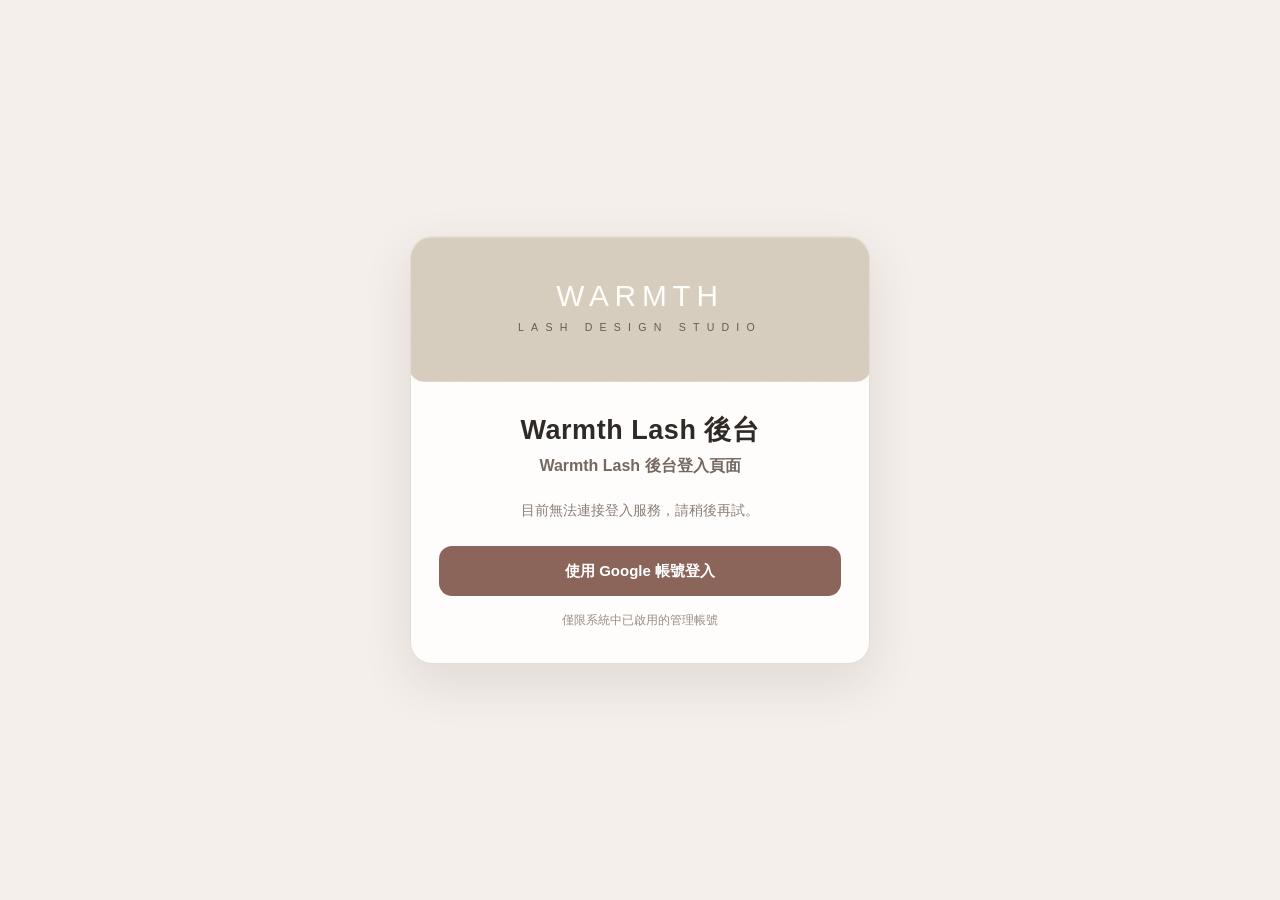
==== commit 1f25f981: "Rename dashboard to Warmth Lash" ====
--- a/index.html
+++ b/index.html
@@ -3,7 +3,7 @@
 <head>
   <meta charset="UTF-8">
   <meta name="viewport" content="width=device-width, initial-scale=1.0">
-  <title>美睫工作台</title>
+  <title>Warmth Lash 後台</title>
   <link rel="stylesheet" href="dashboard.css">
   <link rel="stylesheet" href="auth-ui.css">
   <script src="auth.js"></script>
@@ -12,8 +12,8 @@
 <div class="app">
   <header class="topbar">
     <div class="brand">
-      <div class="logo">L</div>
-      <div><div class="brand-title">美睫工作台</div><div class="brand-sub">Lash Studio Dashboard</div></div>
+      <div class="logo">W</div>
+      <div><div class="brand-title">Warmth Lash 後台</div><div class="brand-sub">Lash Studio Dashboard</div></div>
     </div>
     <div class="top-actions">
       <div id="todayDate" class="date-pill"></div>
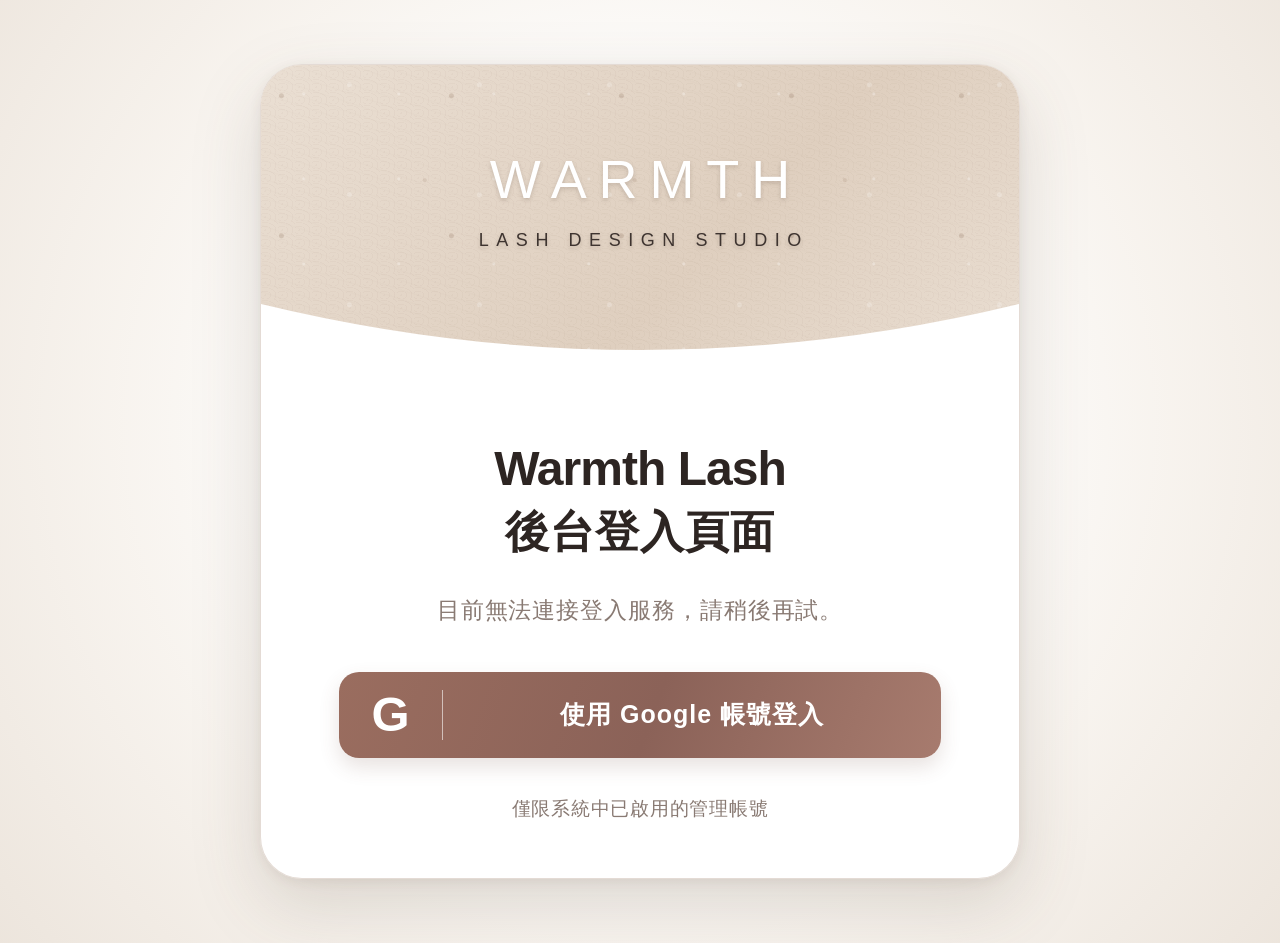
==== commit 3c68f25c: "Add editable user profiles" ====
--- a/index.html
+++ b/index.html
@@ -18,9 +18,11 @@
     <div class="top-actions">
       <div id="todayDate" class="date-pill"></div>
       <div class="account-menu">
-        <div id="userAvatar" class="avatar" aria-hidden="true">店</div>
+        <a class="avatar-link" href="profile.html" aria-label="編輯個人資料">
+          <div id="userAvatar" class="avatar" aria-hidden="true">店</div>
+        </a>
         <div class="account-copy">
-          <span id="userDisplayName" class="account-name">讀取中</span>
+          <a id="userDisplayName" class="account-name" href="profile.html">讀取中</a>
           <a id="logoutLink" class="logout-link" href="https://lash-record.lxstudio.workers.dev/auth/logout">登出</a>
         </div>
       </div>
--- a/auth-ui.css
+++ b/auth-ui.css
@@ -2,6 +2,17 @@
   display: flex;
   align-items: center;
   gap: 9px;
+}
+
+.avatar-link {
+  display: block;
+  border-radius: 50%;
+}
+
+.avatar-link:focus-visible,
+.account-name:focus-visible {
+  outline: 2px solid var(--accent);
+  outline-offset: 3px;
 }
 
 .account-copy {
@@ -11,6 +22,7 @@
 }
 
 .account-name {
+  display: block;
   max-width: 180px;
   overflow: hidden;
   text-overflow: ellipsis;
